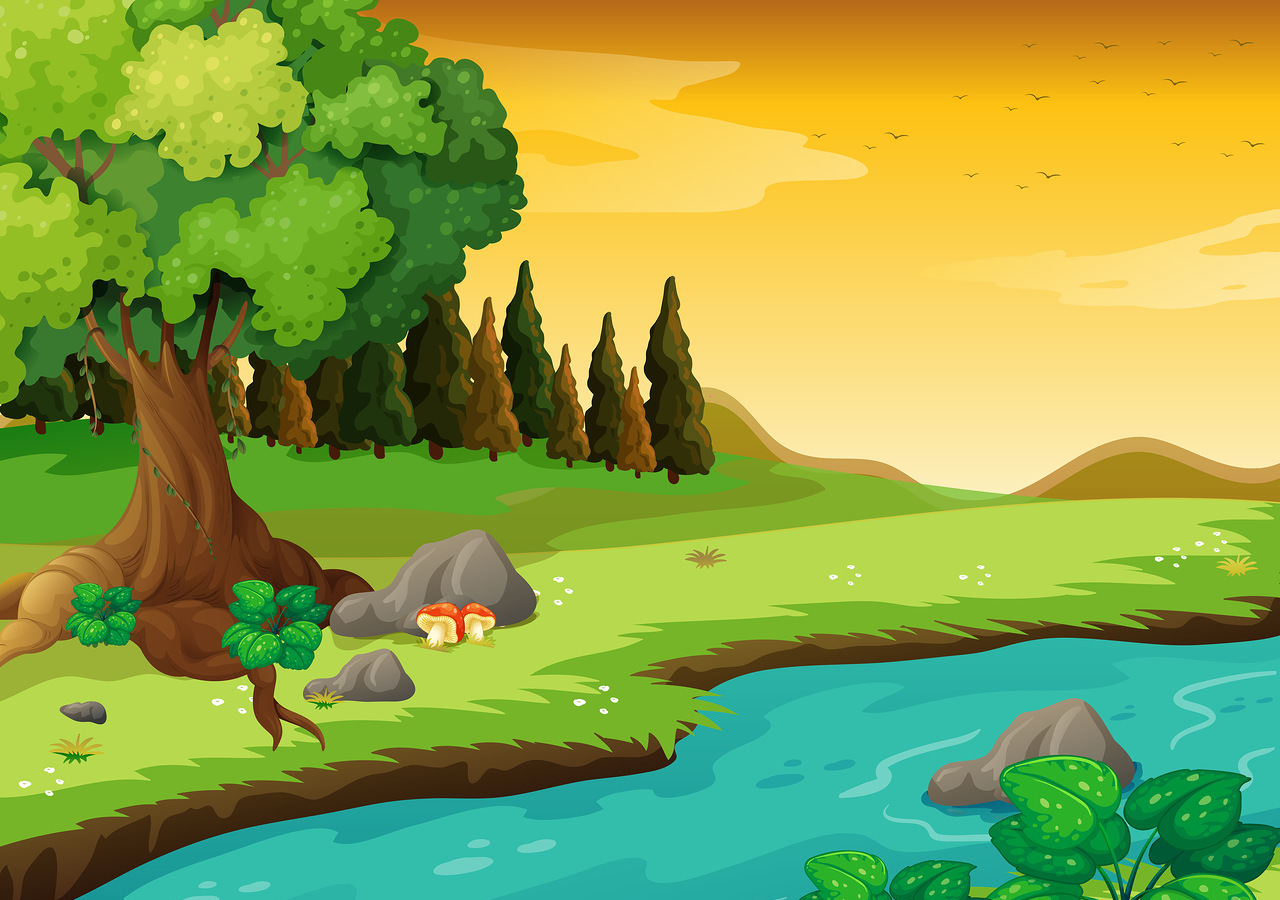
==== fimDeJogo.html @ 7b95684e "controlando pontos de vida" ====
<!doctype html>
<html lang="pt_br">
  <head>
    <meta charset="utf-8">
    <meta name="viewport" content="width=device-width, initial-scale=1">
    <title>Bootstrap demo</title>
    <link href="https://cdn.jsdelivr.net/npm/bootstrap@5.3.0-alpha1/dist/css/bootstrap.min.css" rel="stylesheet" integrity="sha384-GLhlTQ8iRABdZLl6O3oVMWSktQOp6b7In1Zl3/Jr59b6EGGoI1aFkw7cmDA6j6gD" crossorigin="anonymous">
    <link rel="stylesheet" href="./css/style.css">
  </head>
  <body>
   
    <div class="container">
        <div>

        </div>
    </div>
    

    <script src="https://cdn.jsdelivr.net/npm/bootstrap@5.3.0-alpha1/dist/js/bootstrap.bundle.min.js" integrity="sha384-w76AqPfDkMBDXo30jS1Sgez6pr3x5MlQ1ZAGC+nuZB+EYdgRZgiwxhTBTkF7CXvN" crossorigin="anonymous"></script>
  </body>
</html>
---- css/style.css ----
body{
    background-image: url(../imagens/bg.jpg);
    background-repeat: no-repeat;
    background: size 100vh;
    height: 100%;
  

}



.mosca1{
    width: 50px;
}
.mosca2{
    width: 70px;
}
.mosca3{
    width: 90px;
}


.ladoA{
    transform: scaleX(1);
}

.ladoB{
    transform: scaleX(-1);
}


.painel{
    width: 190px;

    position: absolute;
  
    padding: 10px;
    bottom: 0px;
    border-top: solid 1px #fff;
    background-color: #fff;
    opacity: 0.7;

}

.vidas{
    float: left;
}

.cronometro{
    float: left;
    font-size: 20px;
    font-weight: bold;
}
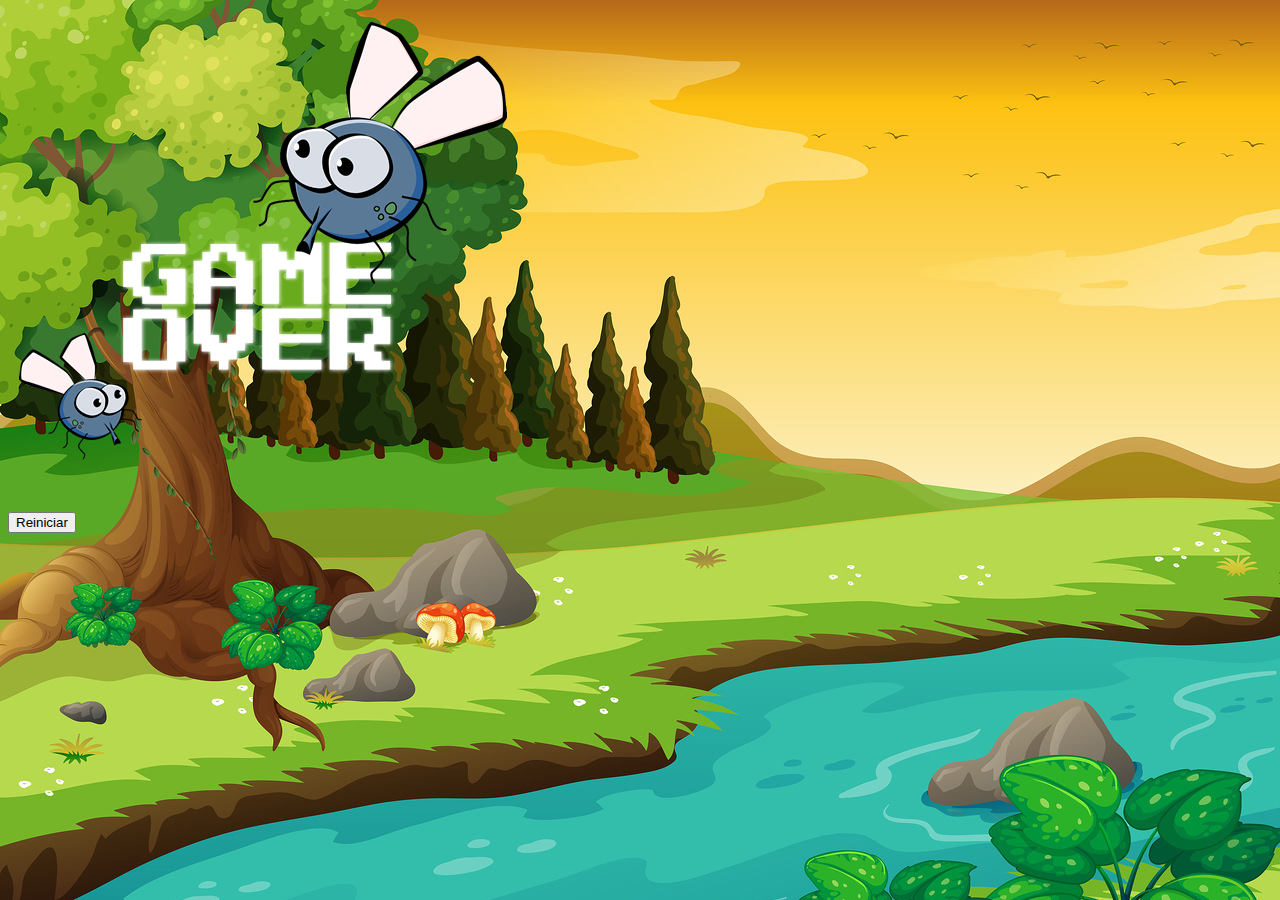
==== commit 2e8179db: "pagina de game over" ====
--- a/fimDeJogo.html
+++ b/fimDeJogo.html
@@ -10,8 +10,20 @@
   <body>
    
     <div class="container">
-        <div>
+        <div class="row">
+            <div class="col">
+                <div class="d-flex justify-content-center">
+                    <img src="./imagens/game_over.png" alt="">
+                </div>
+            </div>
+        </div>
 
+        <div class="row">
+            <div class="col">
+                <div class="d-flex justify-content-center">
+                  <button type="button" class="btn btn-success btn-lg" onclick="window.location.href='app.html'">Reiniciar</button>
+                </div>
+            </div>
         </div>
     </div>
     
--- a/css/style.css
+++ b/css/style.css
@@ -3,7 +3,7 @@
 body{
     background-image: url(../imagens/bg.jpg);
     background-repeat: no-repeat;
-    background: size 100vh;
+    background-size:  100%;
     height: 100%;
   
 
@@ -33,9 +33,7 @@
 
 .painel{
     width: 190px;
-
     position: absolute;
-  
     padding: 10px;
     bottom: 0px;
     border-top: solid 1px #fff;
